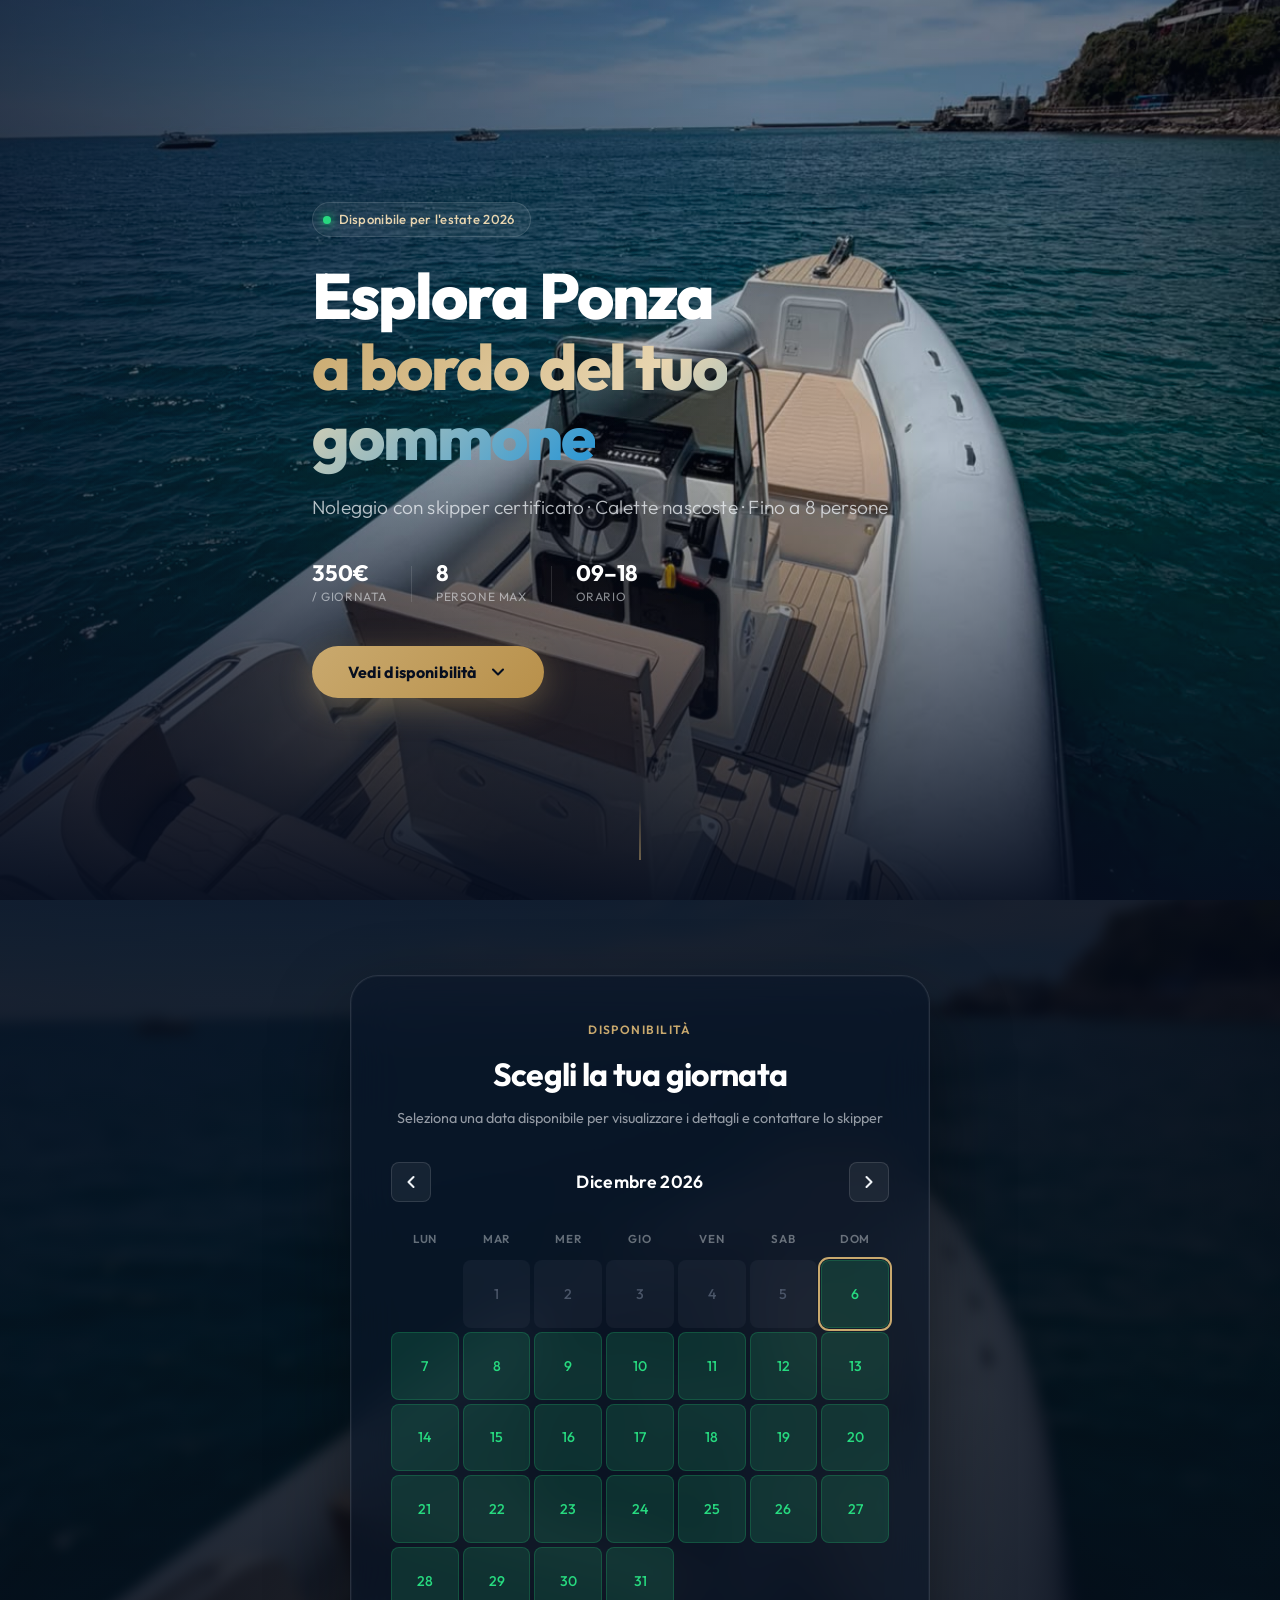
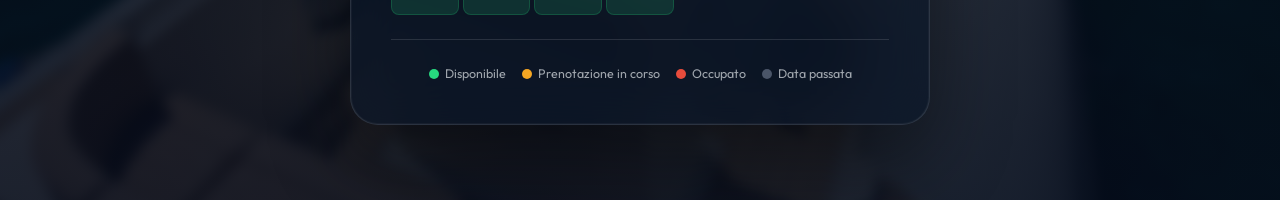
==== sito_gommone/index.html @ 1c65547f "first commit" ====
<!DOCTYPE html>
<html lang="it">
<head>
  <meta charset="UTF-8" />
  <meta name="viewport" content="width=device-width, initial-scale=1.0" />
  <title>Noleggio Gommone Ponza | Con Skipper Certificato</title>
  <meta name="description" content="Noleggia un gommone con skipper certificato a Ponza. Esplora calette nascoste, giornate indimenticabili fino a 8 persone. Prenota subito via WhatsApp." />
  <meta name="keywords" content="noleggio gommone ponza, gommone con skipper, escursioni ponza, barca ponza" />
  <link rel="preconnect" href="https://fonts.googleapis.com" />
  <link rel="preconnect" href="https://fonts.gstatic.com" crossorigin />
  <link href="https://fonts.googleapis.com/css2?family=Outfit:wght@300;400;500;600;700;800&display=swap" rel="stylesheet" />
  <link rel="stylesheet" href="style.css" />
</head>
<body>

  <!-- ═══════════════════════════════════════ -->
  <!-- SEZIONE 1 — HERO / LANDING             -->
  <!-- ═══════════════════════════════════════ -->
  <section id="landing" aria-label="Landing page">

    <!-- Video sfondo con fallback immagine -->
    <video id="bg-video" autoplay muted loop playsinline poster="bg.jpg" aria-hidden="true">
      <source src="bg.mp4" type="video/mp4" />
    </video>

    <!-- Overlay gradiente -->
    <div class="hero-overlay" aria-hidden="true"></div>

    <!-- Contenuto hero -->
    <div class="hero-content">

      <!-- Badge superiore -->
      <div class="hero-badge" id="hero-badge">
        <span class="badge-dot"></span>
        Disponibile per l'estate 2026
      </div>

      <h1 class="hero-title">
        Esplora Ponza<br />
        <span class="hero-title-accent">a bordo del tuo gommone</span>
      </h1>

      <p class="hero-subtitle">
        Noleggio con skipper certificato · Calette nascoste · Fino a 8 persone
      </p>

      <!-- Stats rapide -->
      <div class="hero-stats" id="hero-stats">
        <div class="hero-stat">
          <span class="stat-value">350€</span>
          <span class="stat-label">/ giornata</span>
        </div>
        <div class="hero-stat-divider" aria-hidden="true"></div>
        <div class="hero-stat">
          <span class="stat-value">8</span>
          <span class="stat-label">persone max</span>
        </div>
        <div class="hero-stat-divider" aria-hidden="true"></div>
        <div class="hero-stat">
          <span class="stat-value">09–18</span>
          <span class="stat-label">orario</span>
        </div>
      </div>

      <button class="btn-primary" id="btn-prenota" onclick="scrollToCalendar()">
        <span>Vedi disponibilità</span>
        <svg xmlns="http://www.w3.org/2000/svg" width="20" height="20" viewBox="0 0 24 24" fill="none" stroke="currentColor" stroke-width="2.5" stroke-linecap="round" stroke-linejoin="round" aria-hidden="true">
          <polyline points="6 9 12 15 18 9"></polyline>
        </svg>
      </button>

    </div>

    <!-- Scroll indicator -->
    <div class="scroll-indicator" aria-hidden="true">
      <div class="scroll-line"></div>
    </div>

  </section>

  <!-- ═══════════════════════════════════════ -->
  <!-- SEZIONE 2 — CALENDARIO                 -->
  <!-- ═══════════════════════════════════════ -->
  <section id="calendar" aria-label="Calendario disponibilità">

    <!-- Sfondo immagine blurred -->
    <div class="calendar-bg" aria-hidden="true"></div>
    <div class="calendar-overlay" aria-hidden="true"></div>

    <div class="calendar-container">

      <!-- Header sezione -->
      <div class="section-header">
        <span class="section-tag">Disponibilità</span>
        <h2 class="section-title">Scegli la tua giornata</h2>
        <p class="section-subtitle">Seleziona una data disponibile per visualizzare i dettagli e contattare lo skipper</p>
      </div>

      <!-- Navigazione mese -->
      <div class="cal-nav" role="navigation" aria-label="Navigazione mese">
        <button class="cal-nav-btn" id="btn-prev-month" onclick="prevMonth()" aria-label="Mese precedente">
          <svg xmlns="http://www.w3.org/2000/svg" width="20" height="20" viewBox="0 0 24 24" fill="none" stroke="currentColor" stroke-width="2.5" stroke-linecap="round" stroke-linejoin="round"><polyline points="15 18 9 12 15 6"></polyline></svg>
        </button>
        <span class="cal-month-label" id="cal-month-label" aria-live="polite"></span>
        <button class="cal-nav-btn" id="btn-next-month" onclick="nextMonth()" aria-label="Mese successivo">
          <svg xmlns="http://www.w3.org/2000/svg" width="20" height="20" viewBox="0 0 24 24" fill="none" stroke="currentColor" stroke-width="2.5" stroke-linecap="round" stroke-linejoin="round"><polyline points="9 18 15 12 9 6"></polyline></svg>
        </button>
      </div>

      <!-- Griglia giorni della settimana -->
      <div class="cal-weekdays" role="row" aria-label="Giorni della settimana">
        <span>Lun</span><span>Mar</span><span>Mer</span><span>Gio</span>
        <span>Ven</span><span>Sab</span><span>Dom</span>
      </div>

      <!-- Griglia giorni del mese -->
      <div class="cal-grid" id="cal-grid" role="grid" aria-label="Calendario"></div>

      <!-- Legenda -->
      <div class="cal-legend" aria-label="Legenda colori">
        <div class="legend-item">
          <span class="legend-dot free" aria-hidden="true"></span>
          <span>Disponibile</span>
        </div>
        <div class="legend-item">
          <span class="legend-dot pending" aria-hidden="true"></span>
          <span>Prenotazione in corso</span>
        </div>
        <div class="legend-item">
          <span class="legend-dot booked" aria-hidden="true"></span>
          <span>Occupato</span>
        </div>
        <div class="legend-item">
          <span class="legend-dot past" aria-hidden="true"></span>
          <span>Data passata</span>
        </div>
      </div>

    </div>
  </section>

  <!-- ═══════════════════════════════════════ -->
  <!-- MODAL — SCHEDA SKIPPER                 -->
  <!-- ═══════════════════════════════════════ -->
  <div id="skipper-modal" class="modal-backdrop" role="dialog" aria-modal="true" aria-labelledby="modal-skipper-name" aria-hidden="true">
    <div class="modal-card" id="modal-card">

      <!-- Bottone chiudi -->
      <button class="modal-close" id="modal-close-btn" onclick="closeModal()" aria-label="Chiudi">
        <svg xmlns="http://www.w3.org/2000/svg" width="20" height="20" viewBox="0 0 24 24" fill="none" stroke="currentColor" stroke-width="2.5" stroke-linecap="round" stroke-linejoin="round"><line x1="18" y1="6" x2="6" y2="18"></line><line x1="6" y1="6" x2="18" y2="18"></line></svg>
      </button>

      <!-- Banner pending (giallo, visibile solo se data pending) -->
      <div class="pending-banner" id="pending-banner" role="alert" aria-live="assertive" style="display:none">
        <svg xmlns="http://www.w3.org/2000/svg" width="18" height="18" viewBox="0 0 24 24" fill="none" stroke="currentColor" stroke-width="2" stroke-linecap="round" stroke-linejoin="round" aria-hidden="true"><path d="M10.29 3.86L1.82 18a2 2 0 0 0 1.71 3h16.94a2 2 0 0 0 1.71-3L13.71 3.86a2 2 0 0 0-3.42 0z"></path><line x1="12" y1="9" x2="12" y2="13"></line><line x1="12" y1="17" x2="12.01" y2="17"></line></svg>
        <span>Prenotazione in corso! Contatta subito lo skipper per non perdere la giornata.</span>
      </div>

      <!-- Foto + info skipper -->
      <div class="skipper-header">
        <div class="skipper-avatar-wrap">
          <img src="skipper.jpg" alt="Foto skipper Marco Esposito" class="skipper-avatar" id="skipper-avatar" />
          <span class="skipper-online-badge" aria-label="Online"></span>
        </div>
        <div class="skipper-info">
          <h3 class="skipper-name" id="modal-skipper-name"></h3>
          <p class="skipper-role" id="modal-skipper-role"></p>
          <div class="skipper-badge-row">
            <span class="skipper-cert-badge">⚓ Patente nautica</span>
            <span class="skipper-cert-badge">🏝️ Ponza expert</span>
          </div>
        </div>
      </div>

      <!-- Data selezionata -->
      <div class="selected-date-row">
        <svg xmlns="http://www.w3.org/2000/svg" width="18" height="18" viewBox="0 0 24 24" fill="none" stroke="currentColor" stroke-width="2" stroke-linecap="round" stroke-linejoin="round" aria-hidden="true"><rect x="3" y="4" width="18" height="18" rx="2" ry="2"></rect><line x1="16" y1="2" x2="16" y2="6"></line><line x1="8" y1="2" x2="8" y2="6"></line><line x1="3" y1="10" x2="21" y2="10"></line></svg>
        <span id="modal-selected-date" class="selected-date-label"></span>
      </div>

      <!-- Dettagli noleggio -->
      <div class="details-grid">
        <div class="detail-card">
          <span class="detail-icon">👥</span>
          <span class="detail-label">Capienza</span>
          <span class="detail-value" id="modal-capienza"></span>
        </div>
        <div class="detail-card">
          <span class="detail-icon">💰</span>
          <span class="detail-label">Prezzo</span>
          <span class="detail-value" id="modal-prezzo"></span>
        </div>
        <div class="detail-card">
          <span class="detail-icon">🕐</span>
          <span class="detail-label">Orario</span>
          <span class="detail-value" id="modal-orario"></span>
        </div>
      </div>

      <!-- CTA WhatsApp -->
      <a class="btn-whatsapp" id="modal-wa-link" href="#" target="_blank" rel="noopener noreferrer">
        <svg xmlns="http://www.w3.org/2000/svg" width="22" height="22" viewBox="0 0 24 24" fill="currentColor" aria-hidden="true">
          <path d="M17.472 14.382c-.297-.149-1.758-.867-2.03-.967-.273-.099-.471-.148-.67.15-.197.297-.767.966-.94 1.164-.173.199-.347.223-.644.075-.297-.15-1.255-.463-2.39-1.475-.883-.788-1.48-1.761-1.653-2.059-.173-.297-.018-.458.13-.606.134-.133.298-.347.446-.52.149-.174.198-.298.298-.497.099-.198.05-.371-.025-.52-.075-.149-.669-1.612-.916-2.207-.242-.579-.487-.5-.669-.51-.173-.008-.371-.01-.57-.01-.198 0-.52.074-.792.372-.272.297-1.04 1.016-1.04 2.479 0 1.462 1.065 2.875 1.213 3.074.149.198 2.096 3.2 5.077 4.487.709.306 1.262.489 1.694.625.712.227 1.36.195 1.871.118.571-.085 1.758-.719 2.006-1.413.248-.694.248-1.289.173-1.413-.074-.124-.272-.198-.57-.347m-5.421 7.403h-.004a9.87 9.87 0 01-5.031-1.378l-.361-.214-3.741.982.998-3.648-.235-.374a9.86 9.86 0 01-1.51-5.26c.001-5.45 4.436-9.884 9.888-9.884 2.64 0 5.122 1.03 6.988 2.898a9.825 9.825 0 012.893 6.994c-.003 5.45-4.437 9.884-9.885 9.884m8.413-18.297A11.815 11.815 0 0012.05 0C5.495 0 .16 5.335.157 11.892c0 2.096.547 4.142 1.588 5.945L.057 24l6.305-1.654a11.882 11.882 0 005.683 1.448h.005c6.554 0 11.89-5.335 11.893-11.893a11.821 11.821 0 00-3.48-8.413z"/>
        </svg>
        <span>Contatta lo skipper su WhatsApp</span>
      </a>

      <p class="modal-note">Lo skipper risponde solitamente entro pochi minuti · Nessun anticipo richiesto</p>

    </div>
  </div>

  <script src="script.js"></script>
</body>
</html>
---- sito_gommone/style.css ----
/* ═══════════════════════════════════════════════════════════
   GOMMONE BOOKING — style.css
   Design system: palette marina, Outfit font, glassmorphism
   ═══════════════════════════════════════════════════════════ */

/* ── CSS Custom Properties ── */
:root {
  /* Palette */
  --sea-deep:      #060e1f;
  --sea-dark:      #0a1628;
  --sea-mid:       #0d3b6e;
  --sea-light:     #1a6fa8;
  --sea-bright:    #2193d6;
  --sand:          #c9a96e;
  --sand-light:    #e8d5b0;
  --white:         #f0f4f8;
  --white-pure:    #ffffff;

  /* Status colors */
  --free:          #27d97f;
  --free-bg:       rgba(39, 217, 127, 0.15);
  --pending:       #f5a623;
  --pending-bg:    rgba(245, 166, 35, 0.15);
  --booked:        #e74c3c;
  --booked-bg:     rgba(231, 76, 60, 0.15);
  --past:          #4a5568;
  --past-bg:       rgba(74, 85, 104, 0.15);

  /* Glass */
  --glass-bg:      rgba(255, 255, 255, 0.06);
  --glass-border:  rgba(255, 255, 255, 0.12);
  --glass-hover:   rgba(255, 255, 255, 0.10);

  /* Spacing */
  --radius-sm:     8px;
  --radius-md:     14px;
  --radius-lg:     20px;
  --radius-xl:     28px;

  /* Typography */
  --font:          'Outfit', system-ui, sans-serif;

  /* Transitions */
  --transition:    all 0.22s cubic-bezier(0.4, 0, 0.2, 1);
  --transition-slow: all 0.4s cubic-bezier(0.4, 0, 0.2, 1);
}

/* ── Reset & Base ── */
*, *::before, *::after {
  box-sizing: border-box;
  margin: 0;
  padding: 0;
}

html {
  scroll-behavior: smooth;
  scroll-snap-type: y mandatory;
}

body {
  font-family: var(--font);
  background: var(--sea-deep);
  color: var(--white);
  line-height: 1.6;
  overflow-x: hidden;
  -webkit-font-smoothing: antialiased;
}

/* ── Selection ── */
::selection {
  background: var(--sand);
  color: var(--sea-deep);
}


/* ═══════════════════════════════════════════════════════════
   SEZIONE 1 — HERO / LANDING
   ═══════════════════════════════════════════════════════════ */

#landing {
  position: relative;
  min-height: 100svh;
  display: flex;
  align-items: center;
  justify-content: center;
  overflow: hidden;
  scroll-snap-align: start;
}

/* Video sfondo */
#bg-video {
  position: absolute;
  inset: 0;
  width: 100%;
  height: 100%;
  object-fit: cover;
  z-index: 0;
}

/* Overlay gradiente multi-layer */
.hero-overlay {
  position: absolute;
  inset: 0;
  z-index: 1;
  background:
    linear-gradient(to top, rgba(6, 14, 31, 0.95) 0%, rgba(6, 14, 31, 0.2) 50%, rgba(6, 14, 31, 0.4) 100%),
    linear-gradient(to right, rgba(6, 14, 31, 0.6) 0%, transparent 60%);
}

/* Contenuto hero */
.hero-content {
  position: relative;
  z-index: 2;
  max-width: 720px;
  padding: 2rem;
  animation: heroFadeIn 1.2s cubic-bezier(0.4, 0, 0.2, 1) both;
}

@keyframes heroFadeIn {
  from {
    opacity: 0;
    transform: translateY(40px);
  }
  to {
    opacity: 1;
    transform: translateY(0);
  }
}

/* Badge "Disponibile estate 2026" */
.hero-badge {
  display: inline-flex;
  align-items: center;
  gap: 8px;
  background: var(--glass-bg);
  border: 1px solid var(--glass-border);
  backdrop-filter: blur(12px);
  -webkit-backdrop-filter: blur(12px);
  border-radius: 100px;
  padding: 6px 16px 6px 10px;
  font-size: 0.82rem;
  font-weight: 500;
  color: var(--sand-light);
  margin-bottom: 1.5rem;
  letter-spacing: 0.02em;
  animation: heroFadeIn 1.2s 0.15s cubic-bezier(0.4, 0, 0.2, 1) both;
}

.badge-dot {
  width: 8px;
  height: 8px;
  border-radius: 50%;
  background: var(--free);
  box-shadow: 0 0 8px var(--free);
  animation: pulse 2s ease-in-out infinite;
}

@keyframes pulse {
  0%, 100% { box-shadow: 0 0 6px var(--free); }
  50%       { box-shadow: 0 0 14px var(--free), 0 0 24px rgba(39, 217, 127, 0.3); }
}

/* Titolo principale */
.hero-title {
  font-size: clamp(2.4rem, 6vw, 4rem);
  font-weight: 800;
  line-height: 1.1;
  letter-spacing: -0.03em;
  color: var(--white-pure);
  margin-bottom: 1.2rem;
  animation: heroFadeIn 1.2s 0.25s cubic-bezier(0.4, 0, 0.2, 1) both;
}

.hero-title-accent {
  background: linear-gradient(135deg, var(--sand) 0%, var(--sand-light) 50%, var(--sea-bright) 100%);
  -webkit-background-clip: text;
  -webkit-text-fill-color: transparent;
  background-clip: text;
}

/* Sottotitolo */
.hero-subtitle {
  font-size: clamp(1rem, 2.5vw, 1.2rem);
  font-weight: 300;
  color: rgba(240, 244, 248, 0.75);
  margin-bottom: 2.5rem;
  letter-spacing: 0.01em;
  animation: heroFadeIn 1.2s 0.35s cubic-bezier(0.4, 0, 0.2, 1) both;
}

/* Stats rapide */
.hero-stats {
  display: flex;
  align-items: center;
  gap: 1.5rem;
  margin-bottom: 2.5rem;
  animation: heroFadeIn 1.2s 0.45s cubic-bezier(0.4, 0, 0.2, 1) both;
}

.hero-stat {
  display: flex;
  flex-direction: column;
  align-items: flex-start;
}

.stat-value {
  font-size: 1.4rem;
  font-weight: 700;
  color: var(--white-pure);
  line-height: 1;
}

.stat-label {
  font-size: 0.75rem;
  font-weight: 400;
  color: rgba(240, 244, 248, 0.55);
  letter-spacing: 0.05em;
  text-transform: uppercase;
  margin-top: 2px;
}

.hero-stat-divider {
  width: 1px;
  height: 36px;
  background: var(--glass-border);
}

/* CTA Button */
.btn-primary {
  display: inline-flex;
  align-items: center;
  gap: 10px;
  background: linear-gradient(135deg, var(--sand) 0%, #b8904a 100%);
  color: var(--sea-deep);
  font-family: var(--font);
  font-size: 1rem;
  font-weight: 700;
  border: none;
  border-radius: 100px;
  padding: 16px 36px;
  cursor: pointer;
  letter-spacing: 0.01em;
  transition: var(--transition);
  box-shadow: 0 8px 32px rgba(201, 169, 110, 0.35);
  animation: heroFadeIn 1.2s 0.55s cubic-bezier(0.4, 0, 0.2, 1) both;
}

.btn-primary:hover {
  transform: translateY(-3px);
  box-shadow: 0 12px 40px rgba(201, 169, 110, 0.5);
}

.btn-primary:active {
  transform: translateY(-1px);
}

.btn-primary svg {
  transition: transform 0.3s ease;
  animation: bounce 2s ease-in-out infinite;
}

@keyframes bounce {
  0%, 100% { transform: translateY(0); }
  50%       { transform: translateY(4px); }
}

/* Scroll indicator */
.scroll-indicator {
  position: absolute;
  bottom: 2.5rem;
  left: 50%;
  transform: translateX(-50%);
  z-index: 2;
  display: flex;
  flex-direction: column;
  align-items: center;
}

.scroll-line {
  width: 1px;
  height: 60px;
  background: linear-gradient(to bottom, transparent, var(--sand));
  animation: scrollLine 2s ease-in-out infinite;
}

@keyframes scrollLine {
  0%   { transform: scaleY(0); transform-origin: top; opacity: 0; }
  50%  { transform: scaleY(1); transform-origin: top; opacity: 1; }
  100% { transform: scaleY(0); transform-origin: bottom; opacity: 0; }
}


/* ═══════════════════════════════════════════════════════════
   SEZIONE 2 — CALENDARIO
   ═══════════════════════════════════════════════════════════ */

#calendar {
  position: relative;
  min-height: 100svh;
  display: flex;
  align-items: center;
  justify-content: center;
  padding: 4rem 1.5rem;
  overflow: hidden;
  scroll-snap-align: start;
}

/* Sfondo immagine blurred */
.calendar-bg {
  position: absolute;
  inset: 0;
  background-image: url('bg.jpg');
  background-size: cover;
  background-position: center;
  filter: blur(6px) brightness(0.4) saturate(1.2);
  transform: scale(1.05);
  z-index: 0;
}

.calendar-overlay {
  position: absolute;
  inset: 0;
  background: linear-gradient(
    to bottom,
    rgba(6, 14, 31, 0.7) 0%,
    rgba(6, 14, 31, 0.55) 50%,
    rgba(6, 14, 31, 0.75) 100%
  );
  z-index: 1;
}

/* Contenitore principale calendario */
.calendar-container {
  position: relative;
  z-index: 2;
  width: 100%;
  max-width: 580px;
  background: rgba(10, 22, 40, 0.65);
  border: 1px solid var(--glass-border);
  border-radius: var(--radius-xl);
  backdrop-filter: blur(24px);
  -webkit-backdrop-filter: blur(24px);
  padding: 2.5rem;
  box-shadow:
    0 32px 80px rgba(0, 0, 0, 0.4),
    0 0 0 1px rgba(255, 255, 255, 0.04) inset;
}

/* Header sezione */
.section-header {
  text-align: center;
  margin-bottom: 2rem;
}

.section-tag {
  display: inline-block;
  font-size: 0.75rem;
  font-weight: 600;
  letter-spacing: 0.12em;
  text-transform: uppercase;
  color: var(--sand);
  margin-bottom: 0.6rem;
}

.section-title {
  font-size: clamp(1.6rem, 4vw, 2rem);
  font-weight: 700;
  color: var(--white-pure);
  margin-bottom: 0.5rem;
  letter-spacing: -0.02em;
}

.section-subtitle {
  font-size: 0.9rem;
  color: rgba(240, 244, 248, 0.6);
  line-height: 1.5;
}

/* Navigazione mese */
.cal-nav {
  display: flex;
  align-items: center;
  justify-content: space-between;
  margin-bottom: 1.5rem;
}

.cal-nav-btn {
  display: flex;
  align-items: center;
  justify-content: center;
  width: 40px;
  height: 40px;
  background: var(--glass-bg);
  border: 1px solid var(--glass-border);
  border-radius: var(--radius-sm);
  color: var(--white);
  cursor: pointer;
  transition: var(--transition);
}

.cal-nav-btn:hover {
  background: var(--glass-hover);
  border-color: var(--sand);
  color: var(--sand);
  transform: scale(1.05);
}

.cal-month-label {
  font-size: 1.1rem;
  font-weight: 600;
  color: var(--white-pure);
  letter-spacing: 0.02em;
  text-transform: capitalize;
}

/* Intestazione giorni settimana */
.cal-weekdays {
  display: grid;
  grid-template-columns: repeat(7, 1fr);
  gap: 4px;
  margin-bottom: 8px;
  text-align: center;
}

.cal-weekdays span {
  font-size: 0.72rem;
  font-weight: 600;
  letter-spacing: 0.06em;
  text-transform: uppercase;
  color: rgba(240, 244, 248, 0.4);
  padding: 4px 0;
}

/* Griglia giorni */
.cal-grid {
  display: grid;
  grid-template-columns: repeat(7, 1fr);
  gap: 4px;
}

/* Cella giorno */
.cal-day {
  aspect-ratio: 1;
  display: flex;
  align-items: center;
  justify-content: center;
  border-radius: var(--radius-sm);
  font-size: 0.88rem;
  font-weight: 500;
  cursor: default;
  transition: var(--transition);
  border: 1px solid transparent;
  position: relative;
  user-select: none;
}

/* Giorno vuoto (padding mese) */
.cal-day.empty {
  background: transparent;
}

/* Giorno passato */
.cal-day.past {
  color: var(--past);
  background: var(--past-bg);
  cursor: not-allowed;
}

/* Giorno libero */
.cal-day.free {
  color: var(--free);
  background: var(--free-bg);
  border-color: rgba(39, 217, 127, 0.2);
  cursor: pointer;
}

.cal-day.free:hover {
  background: rgba(39, 217, 127, 0.25);
  border-color: var(--free);
  transform: scale(1.08);
  box-shadow: 0 0 16px rgba(39, 217, 127, 0.25);
  z-index: 1;
}

/* Giorno pending */
.cal-day.pending {
  color: var(--pending);
  background: var(--pending-bg);
  border-color: rgba(245, 166, 35, 0.3);
  cursor: pointer;
  animation: pendingPulse 2.5s ease-in-out infinite;
}

@keyframes pendingPulse {
  0%, 100% { box-shadow: 0 0 6px rgba(245, 166, 35, 0.2); }
  50%       { box-shadow: 0 0 14px rgba(245, 166, 35, 0.4); }
}

.cal-day.pending:hover {
  background: rgba(245, 166, 35, 0.25);
  border-color: var(--pending);
  transform: scale(1.08);
  z-index: 1;
}

/* Giorno prenotato */
.cal-day.booked {
  color: var(--booked);
  background: var(--booked-bg);
  border-color: rgba(231, 76, 60, 0.2);
  cursor: not-allowed;
  text-decoration: line-through;
  text-decoration-color: rgba(231, 76, 60, 0.5);
}

/* Giorno oggi */
.cal-day.today {
  outline: 2px solid var(--sand);
  outline-offset: 1px;
}

/* Giorno selezionato */
.cal-day.selected {
  outline: 2px solid var(--white-pure);
  outline-offset: 1px;
}

/* Legenda colori */
.cal-legend {
  display: flex;
  flex-wrap: wrap;
  gap: 1rem;
  justify-content: center;
  margin-top: 1.5rem;
  padding-top: 1.5rem;
  border-top: 1px solid var(--glass-border);
}

.legend-item {
  display: flex;
  align-items: center;
  gap: 6px;
  font-size: 0.78rem;
  color: rgba(240, 244, 248, 0.65);
}

.legend-dot {
  width: 10px;
  height: 10px;
  border-radius: 50%;
  flex-shrink: 0;
}

.legend-dot.free    { background: var(--free); }
.legend-dot.pending { background: var(--pending); }
.legend-dot.booked  { background: var(--booked); }
.legend-dot.past    { background: var(--past); }


/* ═══════════════════════════════════════════════════════════
   MODAL — SCHEDA SKIPPER
   ═══════════════════════════════════════════════════════════ */

.modal-backdrop {
  position: fixed;
  inset: 0;
  z-index: 1000;
  background: rgba(6, 14, 31, 0.75);
  backdrop-filter: blur(8px);
  -webkit-backdrop-filter: blur(8px);
  display: flex;
  align-items: center;
  justify-content: center;
  padding: 1.5rem;
  opacity: 0;
  visibility: hidden;
  transition: opacity 0.3s ease, visibility 0.3s ease;
}

.modal-backdrop.active {
  opacity: 1;
  visibility: visible;
}

.modal-card {
  background: linear-gradient(145deg, rgba(10, 22, 40, 0.95) 0%, rgba(13, 59, 110, 0.7) 100%);
  border: 1px solid var(--glass-border);
  border-radius: var(--radius-xl);
  backdrop-filter: blur(32px);
  -webkit-backdrop-filter: blur(32px);
  padding: 2rem;
  width: 100%;
  max-width: 460px;
  max-height: 92svh;
  overflow-y: auto;
  position: relative;
  box-shadow:
    0 40px 100px rgba(0, 0, 0, 0.5),
    0 0 0 1px rgba(255, 255, 255, 0.05) inset;
  transform: translateY(24px) scale(0.97);
  transition: transform 0.35s cubic-bezier(0.34, 1.56, 0.64, 1);
}

.modal-backdrop.active .modal-card {
  transform: translateY(0) scale(1);
}

/* Scrollbar modal */
.modal-card::-webkit-scrollbar { width: 4px; }
.modal-card::-webkit-scrollbar-track { background: transparent; }
.modal-card::-webkit-scrollbar-thumb { background: var(--glass-border); border-radius: 4px; }

/* Bottone chiudi */
.modal-close {
  position: absolute;
  top: 1.2rem;
  right: 1.2rem;
  display: flex;
  align-items: center;
  justify-content: center;
  width: 36px;
  height: 36px;
  background: var(--glass-bg);
  border: 1px solid var(--glass-border);
  border-radius: 50%;
  color: rgba(240, 244, 248, 0.7);
  cursor: pointer;
  transition: var(--transition);
  z-index: 1;
}

.modal-close:hover {
  background: var(--glass-hover);
  color: var(--white-pure);
  transform: rotate(90deg);
}

/* Banner pending */
.pending-banner {
  display: flex;
  align-items: flex-start;
  gap: 10px;
  background: rgba(245, 166, 35, 0.12);
  border: 1px solid rgba(245, 166, 35, 0.35);
  border-radius: var(--radius-md);
  padding: 12px 14px;
  margin-bottom: 1.5rem;
  font-size: 0.85rem;
  color: var(--pending);
  line-height: 1.4;
}

.pending-banner svg {
  flex-shrink: 0;
  margin-top: 1px;
}

/* Header skipper */
.skipper-header {
  display: flex;
  align-items: flex-start;
  gap: 1.2rem;
  margin-bottom: 1.5rem;
}

.skipper-avatar-wrap {
  position: relative;
  flex-shrink: 0;
}

.skipper-avatar {
  width: 80px;
  height: 80px;
  border-radius: 50%;
  object-fit: cover;
  border: 2px solid var(--glass-border);
  display: block;
}

.skipper-online-badge {
  position: absolute;
  bottom: 4px;
  right: 4px;
  width: 14px;
  height: 14px;
  background: var(--free);
  border-radius: 50%;
  border: 2px solid var(--sea-dark);
  box-shadow: 0 0 8px var(--free);
}

.skipper-info {
  flex: 1;
  min-width: 0;
}

.skipper-name {
  font-size: 1.25rem;
  font-weight: 700;
  color: var(--white-pure);
  margin-bottom: 4px;
  letter-spacing: -0.01em;
}

.skipper-role {
  font-size: 0.85rem;
  color: rgba(240, 244, 248, 0.6);
  margin-bottom: 10px;
}

.skipper-badge-row {
  display: flex;
  flex-wrap: wrap;
  gap: 6px;
}

.skipper-cert-badge {
  display: inline-block;
  font-size: 0.72rem;
  font-weight: 500;
  padding: 3px 10px;
  background: var(--glass-bg);
  border: 1px solid var(--glass-border);
  border-radius: 100px;
  color: var(--sand-light);
}

/* Data selezionata */
.selected-date-row {
  display: flex;
  align-items: center;
  gap: 10px;
  background: rgba(26, 111, 168, 0.2);
  border: 1px solid rgba(26, 111, 168, 0.35);
  border-radius: var(--radius-md);
  padding: 12px 16px;
  margin-bottom: 1.5rem;
  color: var(--sea-bright);
}

.selected-date-label {
  font-size: 0.95rem;
  font-weight: 600;
  color: var(--white);
}

/* Grid dettagli */
.details-grid {
  display: grid;
  grid-template-columns: repeat(3, 1fr);
  gap: 10px;
  margin-bottom: 1.5rem;
}

.detail-card {
  display: flex;
  flex-direction: column;
  align-items: center;
  text-align: center;
  gap: 4px;
  background: var(--glass-bg);
  border: 1px solid var(--glass-border);
  border-radius: var(--radius-md);
  padding: 14px 8px;
  transition: var(--transition);
}

.detail-card:hover {
  background: var(--glass-hover);
  border-color: rgba(255, 255, 255, 0.18);
}

.detail-icon {
  font-size: 1.3rem;
}

.detail-label {
  font-size: 0.68rem;
  font-weight: 600;
  letter-spacing: 0.06em;
  text-transform: uppercase;
  color: rgba(240, 244, 248, 0.45);
}

.detail-value {
  font-size: 0.82rem;
  font-weight: 600;
  color: var(--white-pure);
  line-height: 1.2;
}

/* Bottone WhatsApp */
.btn-whatsapp {
  display: flex;
  align-items: center;
  justify-content: center;
  gap: 12px;
  width: 100%;
  background: linear-gradient(135deg, #25d366 0%, #128c7e 100%);
  color: var(--white-pure);
  font-family: var(--font);
  font-size: 1rem;
  font-weight: 700;
  text-decoration: none;
  border-radius: var(--radius-lg);
  padding: 16px 24px;
  transition: var(--transition);
  box-shadow: 0 8px 28px rgba(37, 211, 102, 0.3);
  letter-spacing: 0.01em;
  margin-bottom: 1rem;
}

.btn-whatsapp:hover {
  transform: translateY(-3px);
  box-shadow: 0 14px 36px rgba(37, 211, 102, 0.45);
}

.btn-whatsapp:active {
  transform: translateY(-1px);
}

/* Nota inferiore */
.modal-note {
  text-align: center;
  font-size: 0.76rem;
  color: rgba(240, 244, 248, 0.4);
  line-height: 1.5;
}


/* ═══════════════════════════════════════════════════════════
   RESPONSIVE — MOBILE
   ═══════════════════════════════════════════════════════════ */

@media (max-width: 600px) {
  .hero-content {
    padding: 1.5rem;
  }

  .hero-stats {
    gap: 1rem;
  }

  .stat-value {
    font-size: 1.1rem;
  }

  .calendar-container {
    padding: 1.8rem 1.2rem;
    border-radius: var(--radius-lg);
  }

  .cal-day {
    font-size: 0.8rem;
    border-radius: 6px;
  }

  .details-grid {
    grid-template-columns: repeat(3, 1fr);
    gap: 7px;
  }

  .detail-value {
    font-size: 0.75rem;
  }

  .skipper-header {
    flex-direction: column;
    align-items: center;
    text-align: center;
  }

  .skipper-badge-row {
    justify-content: center;
  }

  .cal-legend {
    gap: 0.7rem;
  }
}

@media (prefers-reduced-motion: reduce) {
  *, *::before, *::after {
    animation-duration: 0.01ms !important;
    transition-duration: 0.01ms !important;
  }
}
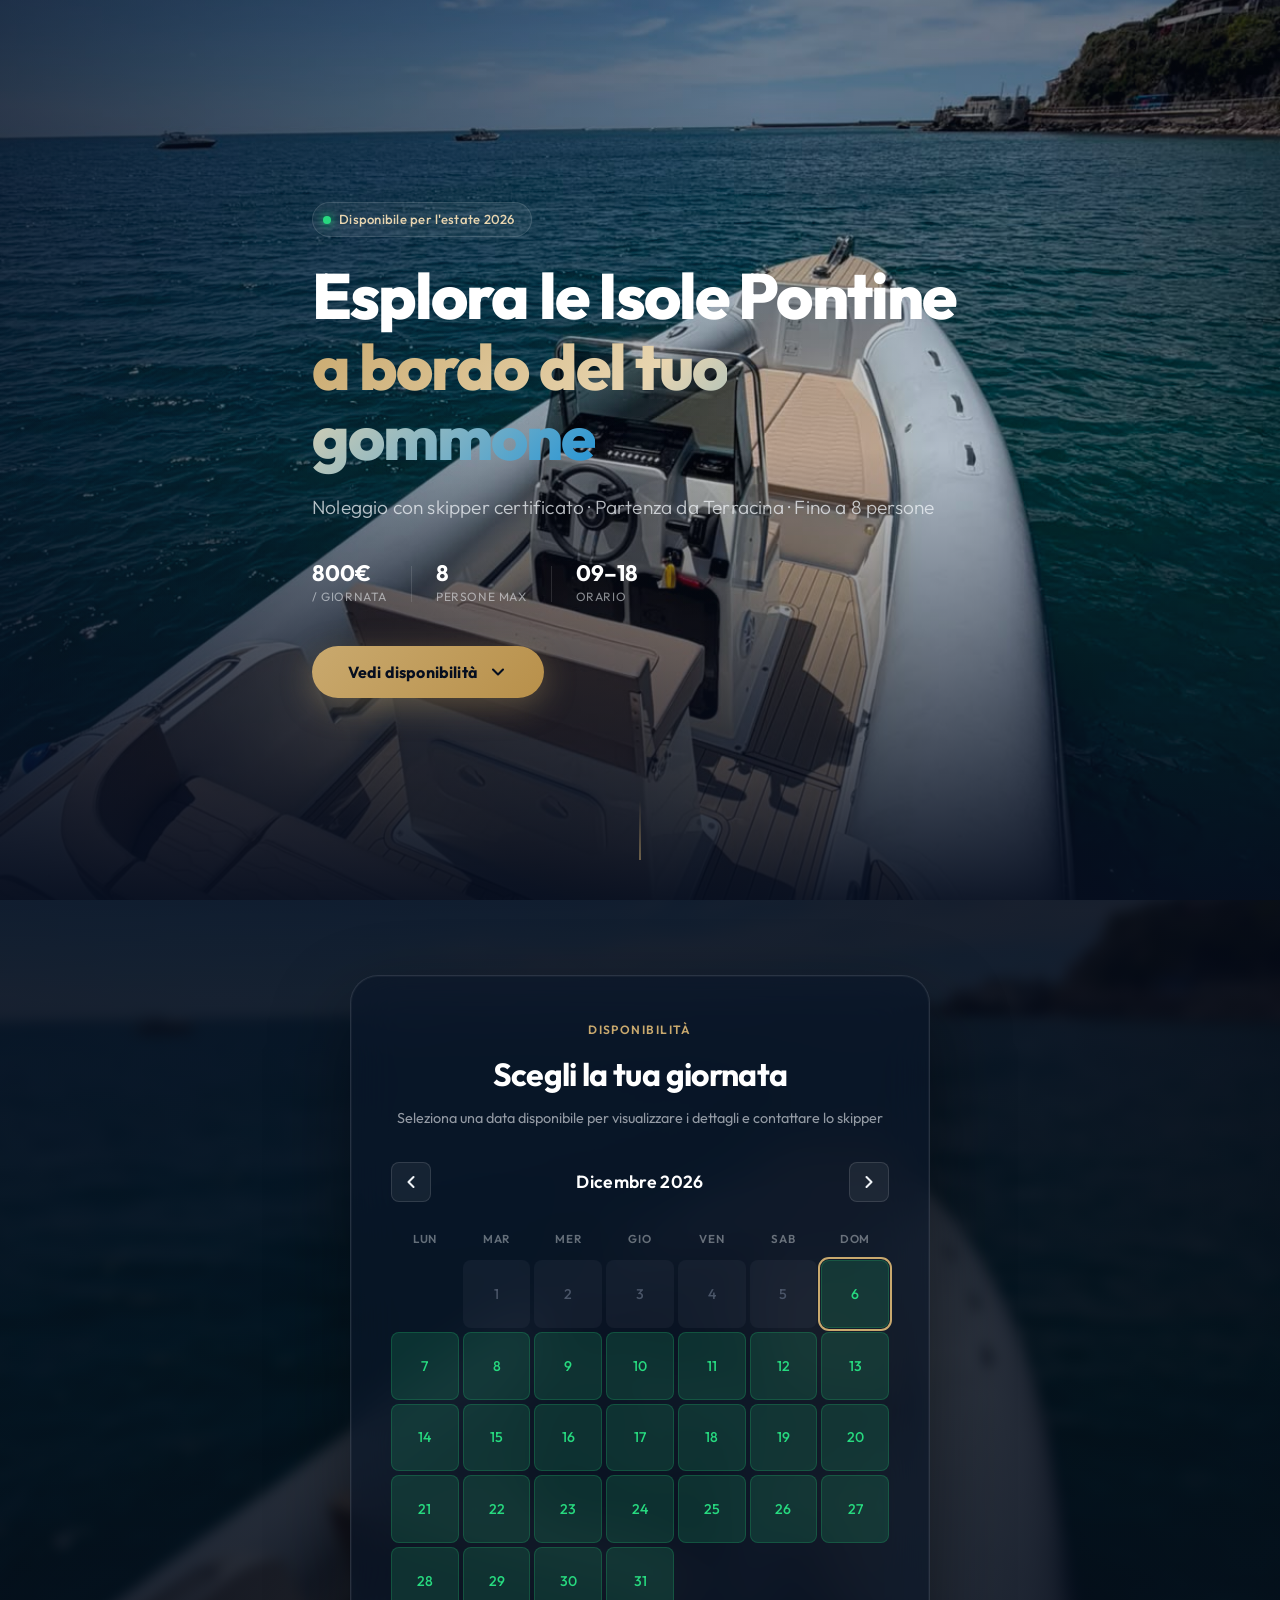
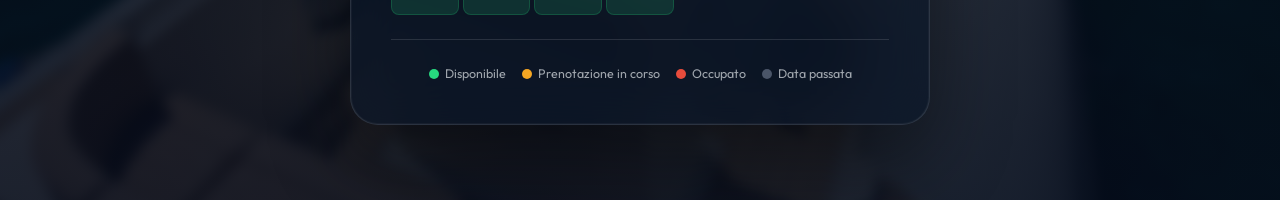
==== commit f138c680: "dati reali" ====
--- a/sito_gommone/index.html
+++ b/sito_gommone/index.html
@@ -3,9 +3,9 @@
 <head>
   <meta charset="UTF-8" />
   <meta name="viewport" content="width=device-width, initial-scale=1.0" />
-  <title>Noleggio Gommone Ponza | Con Skipper Certificato</title>
-  <meta name="description" content="Noleggia un gommone con skipper certificato a Ponza. Esplora calette nascoste, giornate indimenticabili fino a 8 persone. Prenota subito via WhatsApp." />
-  <meta name="keywords" content="noleggio gommone ponza, gommone con skipper, escursioni ponza, barca ponza" />
+  <title>Noleggio Gommone Terracina | Skipper Alessandro Gava</title>
+  <meta name="description" content="Noleggia un gommone con skipper certificato a Terracina. Esplora le Isole Pontine, giornate indimenticabili fino a 8 persone. Prenota via WhatsApp." />
+  <meta name="keywords" content="noleggio gommone terracina, gommone con skipper, escursioni isole pontine, barca terracina" />
   <link rel="preconnect" href="https://fonts.googleapis.com" />
   <link rel="preconnect" href="https://fonts.gstatic.com" crossorigin />
   <link href="https://fonts.googleapis.com/css2?family=Outfit:wght@300;400;500;600;700;800&display=swap" rel="stylesheet" />
@@ -36,18 +36,18 @@
       </div>
 
       <h1 class="hero-title">
-        Esplora Ponza<br />
+        Esplora le Isole Pontine<br />
         <span class="hero-title-accent">a bordo del tuo gommone</span>
       </h1>
 
       <p class="hero-subtitle">
-        Noleggio con skipper certificato · Calette nascoste · Fino a 8 persone
+        Noleggio con skipper certificato · Partenza da Terracina · Fino a 8 persone
       </p>
 
       <!-- Stats rapide -->
       <div class="hero-stats" id="hero-stats">
         <div class="hero-stat">
-          <span class="stat-value">350€</span>
+          <span class="stat-value">800€</span>
           <span class="stat-label">/ giornata</span>
         </div>
         <div class="hero-stat-divider" aria-hidden="true"></div>
@@ -159,7 +159,7 @@
       <!-- Foto + info skipper -->
       <div class="skipper-header">
         <div class="skipper-avatar-wrap">
-          <img src="skipper.jpg" alt="Foto skipper Marco Esposito" class="skipper-avatar" id="skipper-avatar" />
+          <img src="skipper.jpg" alt="Foto skipper Alessandro Gava" class="skipper-avatar" id="skipper-avatar" />
           <span class="skipper-online-badge" aria-label="Online"></span>
         </div>
         <div class="skipper-info">
@@ -167,7 +167,7 @@
           <p class="skipper-role" id="modal-skipper-role"></p>
           <div class="skipper-badge-row">
             <span class="skipper-cert-badge">⚓ Patente nautica</span>
-            <span class="skipper-cert-badge">🏝️ Ponza expert</span>
+            <span class="skipper-cert-badge">🏝️ Isole Pontine</span>
           </div>
         </div>
       </div>
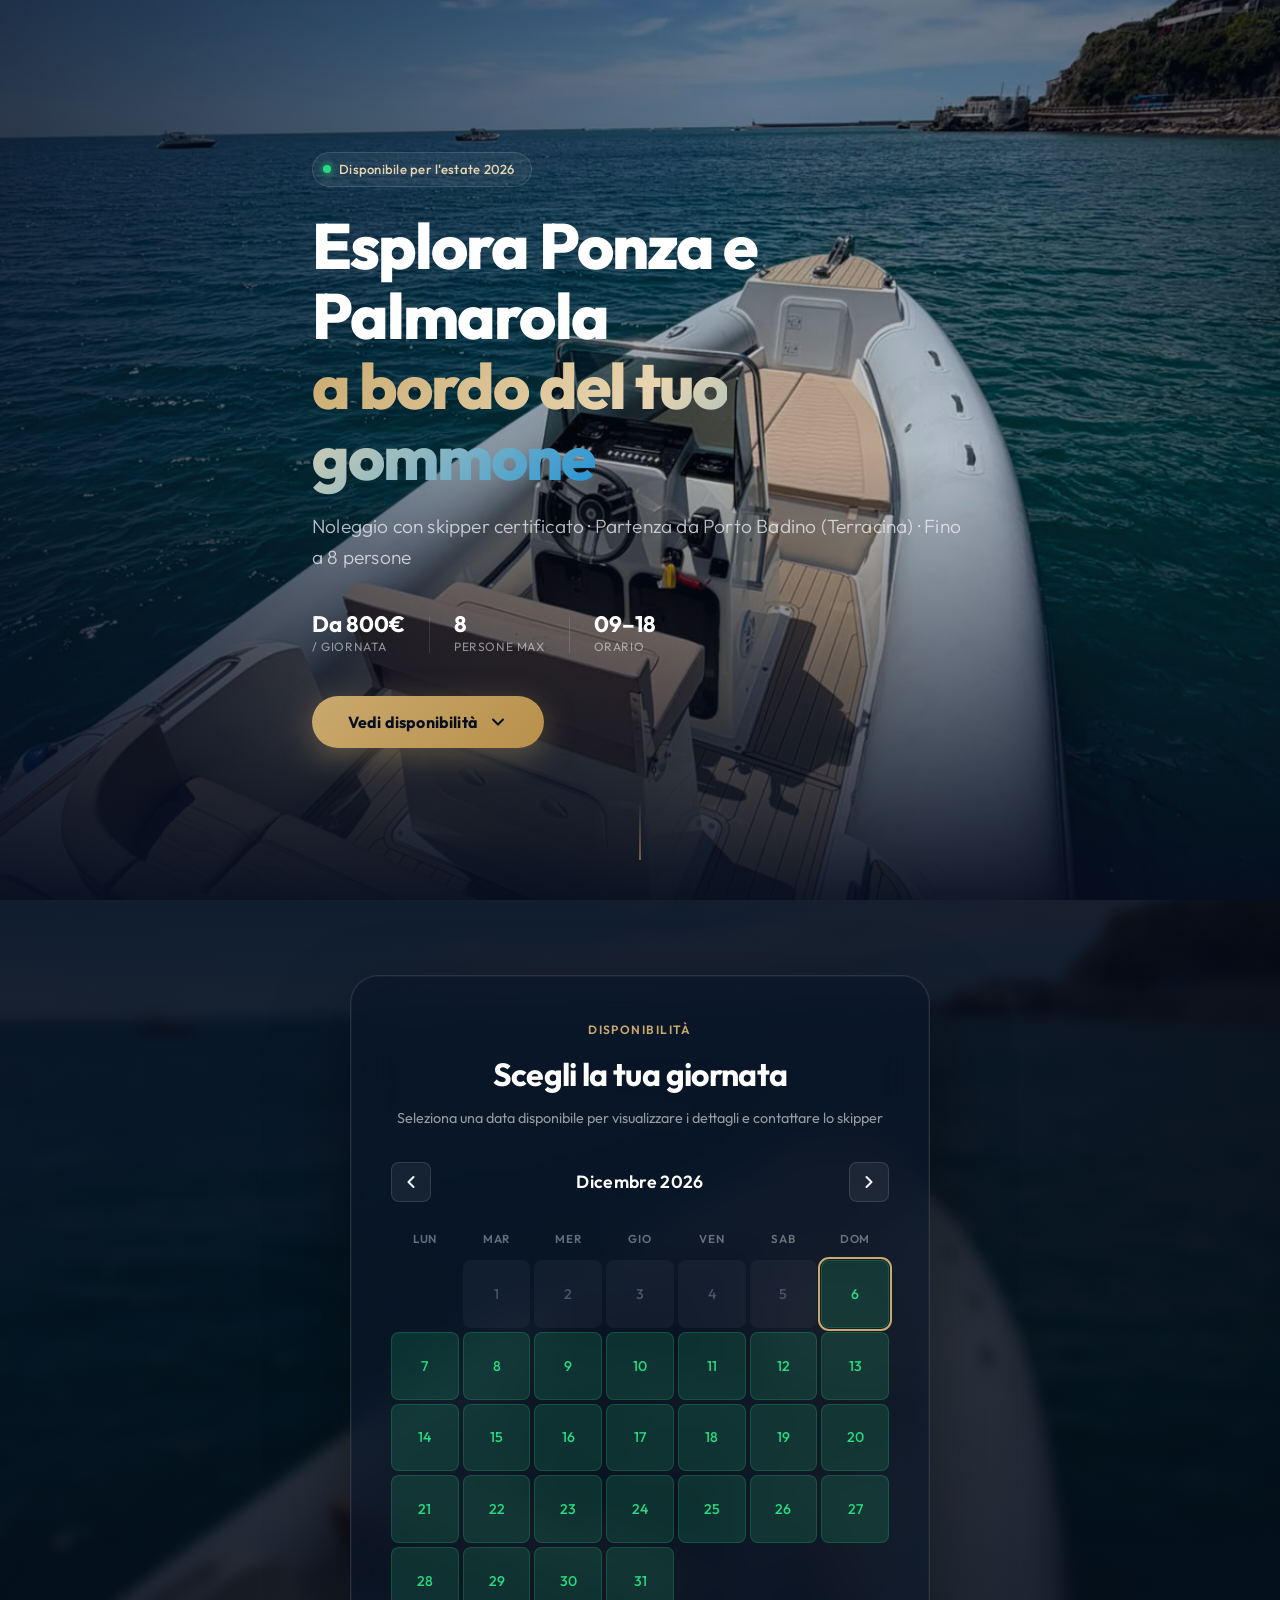
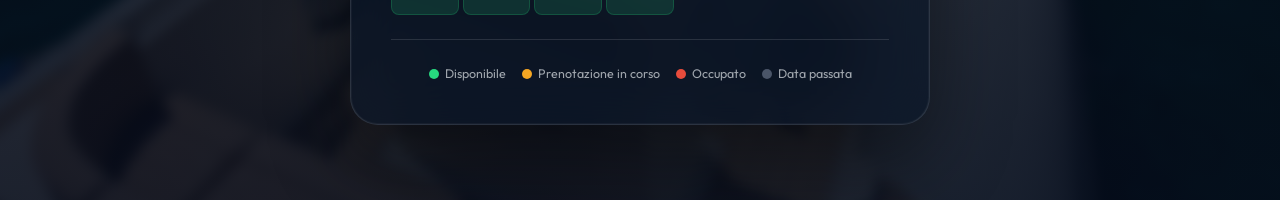
==== commit 911efd16: "prima di produzione" ====
--- a/sito_gommone/index.html
+++ b/sito_gommone/index.html
@@ -3,7 +3,7 @@
 <head>
   <meta charset="UTF-8" />
   <meta name="viewport" content="width=device-width, initial-scale=1.0" />
-  <title>Noleggio Gommone Terracina | Skipper Alessandro Gava</title>
+  <title>Noleggio Gommone Terracina | AG Boat Rent</title>
   <meta name="description" content="Noleggia un gommone con skipper certificato a Terracina. Esplora le Isole Pontine, giornate indimenticabili fino a 8 persone. Prenota via WhatsApp." />
   <meta name="keywords" content="noleggio gommone terracina, gommone con skipper, escursioni isole pontine, barca terracina" />
   <link rel="preconnect" href="https://fonts.googleapis.com" />
@@ -36,18 +36,18 @@
       </div>
 
       <h1 class="hero-title">
-        Esplora le Isole Pontine<br />
+        Esplora Ponza e Palmarola<br />
         <span class="hero-title-accent">a bordo del tuo gommone</span>
       </h1>
 
       <p class="hero-subtitle">
-        Noleggio con skipper certificato · Partenza da Terracina · Fino a 8 persone
+        Noleggio con skipper certificato · Partenza da Porto Badino (Terracina) · Fino a 8 persone
       </p>
 
       <!-- Stats rapide -->
       <div class="hero-stats" id="hero-stats">
         <div class="hero-stat">
-          <span class="stat-value">800€</span>
+          <span class="stat-value">Da 800€</span>
           <span class="stat-label">/ giornata</span>
         </div>
         <div class="hero-stat-divider" aria-hidden="true"></div>
@@ -62,7 +62,7 @@
         </div>
       </div>
 
-      <button class="btn-primary" id="btn-prenota" onclick="scrollToCalendar()">
+      <button class="btn-primary" id="btn-prenota">
         <span>Vedi disponibilità</span>
         <svg xmlns="http://www.w3.org/2000/svg" width="20" height="20" viewBox="0 0 24 24" fill="none" stroke="currentColor" stroke-width="2.5" stroke-linecap="round" stroke-linejoin="round" aria-hidden="true">
           <polyline points="6 9 12 15 18 9"></polyline>
@@ -98,11 +98,11 @@
 
       <!-- Navigazione mese -->
       <div class="cal-nav" role="navigation" aria-label="Navigazione mese">
-        <button class="cal-nav-btn" id="btn-prev-month" onclick="prevMonth()" aria-label="Mese precedente">
+        <button class="cal-nav-btn" id="btn-prev-month" aria-label="Mese precedente">
           <svg xmlns="http://www.w3.org/2000/svg" width="20" height="20" viewBox="0 0 24 24" fill="none" stroke="currentColor" stroke-width="2.5" stroke-linecap="round" stroke-linejoin="round"><polyline points="15 18 9 12 15 6"></polyline></svg>
         </button>
         <span class="cal-month-label" id="cal-month-label" aria-live="polite"></span>
-        <button class="cal-nav-btn" id="btn-next-month" onclick="nextMonth()" aria-label="Mese successivo">
+        <button class="cal-nav-btn" id="btn-next-month" aria-label="Mese successivo">
           <svg xmlns="http://www.w3.org/2000/svg" width="20" height="20" viewBox="0 0 24 24" fill="none" stroke="currentColor" stroke-width="2.5" stroke-linecap="round" stroke-linejoin="round"><polyline points="9 18 15 12 9 6"></polyline></svg>
         </button>
       </div>
@@ -146,7 +146,7 @@
     <div class="modal-card" id="modal-card">
 
       <!-- Bottone chiudi -->
-      <button class="modal-close" id="modal-close-btn" onclick="closeModal()" aria-label="Chiudi">
+      <button class="modal-close" id="modal-close-btn" aria-label="Chiudi">
         <svg xmlns="http://www.w3.org/2000/svg" width="20" height="20" viewBox="0 0 24 24" fill="none" stroke="currentColor" stroke-width="2.5" stroke-linecap="round" stroke-linejoin="round"><line x1="18" y1="6" x2="6" y2="18"></line><line x1="6" y1="6" x2="18" y2="18"></line></svg>
       </button>
 
@@ -159,7 +159,7 @@
       <!-- Foto + info skipper -->
       <div class="skipper-header">
         <div class="skipper-avatar-wrap">
-          <img src="skipper.jpg" alt="Foto skipper Alessandro Gava" class="skipper-avatar" id="skipper-avatar" />
+          <img src="../fotoale.jpg" alt="Foto AG Boat Rent" class="skipper-avatar" id="skipper-avatar" />
           <span class="skipper-online-badge" aria-label="Online"></span>
         </div>
         <div class="skipper-info">
@@ -167,7 +167,7 @@
           <p class="skipper-role" id="modal-skipper-role"></p>
           <div class="skipper-badge-row">
             <span class="skipper-cert-badge">⚓ Patente nautica</span>
-            <span class="skipper-cert-badge">🏝️ Isole Pontine</span>
+            <span class="skipper-cert-badge">🏝️ Ponza e Palmarola</span>
           </div>
         </div>
       </div>
@@ -205,7 +205,7 @@
         <span>Contatta lo skipper su WhatsApp</span>
       </a>
 
-      <p class="modal-note">Lo skipper risponde solitamente entro pochi minuti · Nessun anticipo richiesto</p>
+      <p class="modal-note">Lo skipper risponde solitamente entro pochi minuti </p>
 
     </div>
   </div>
